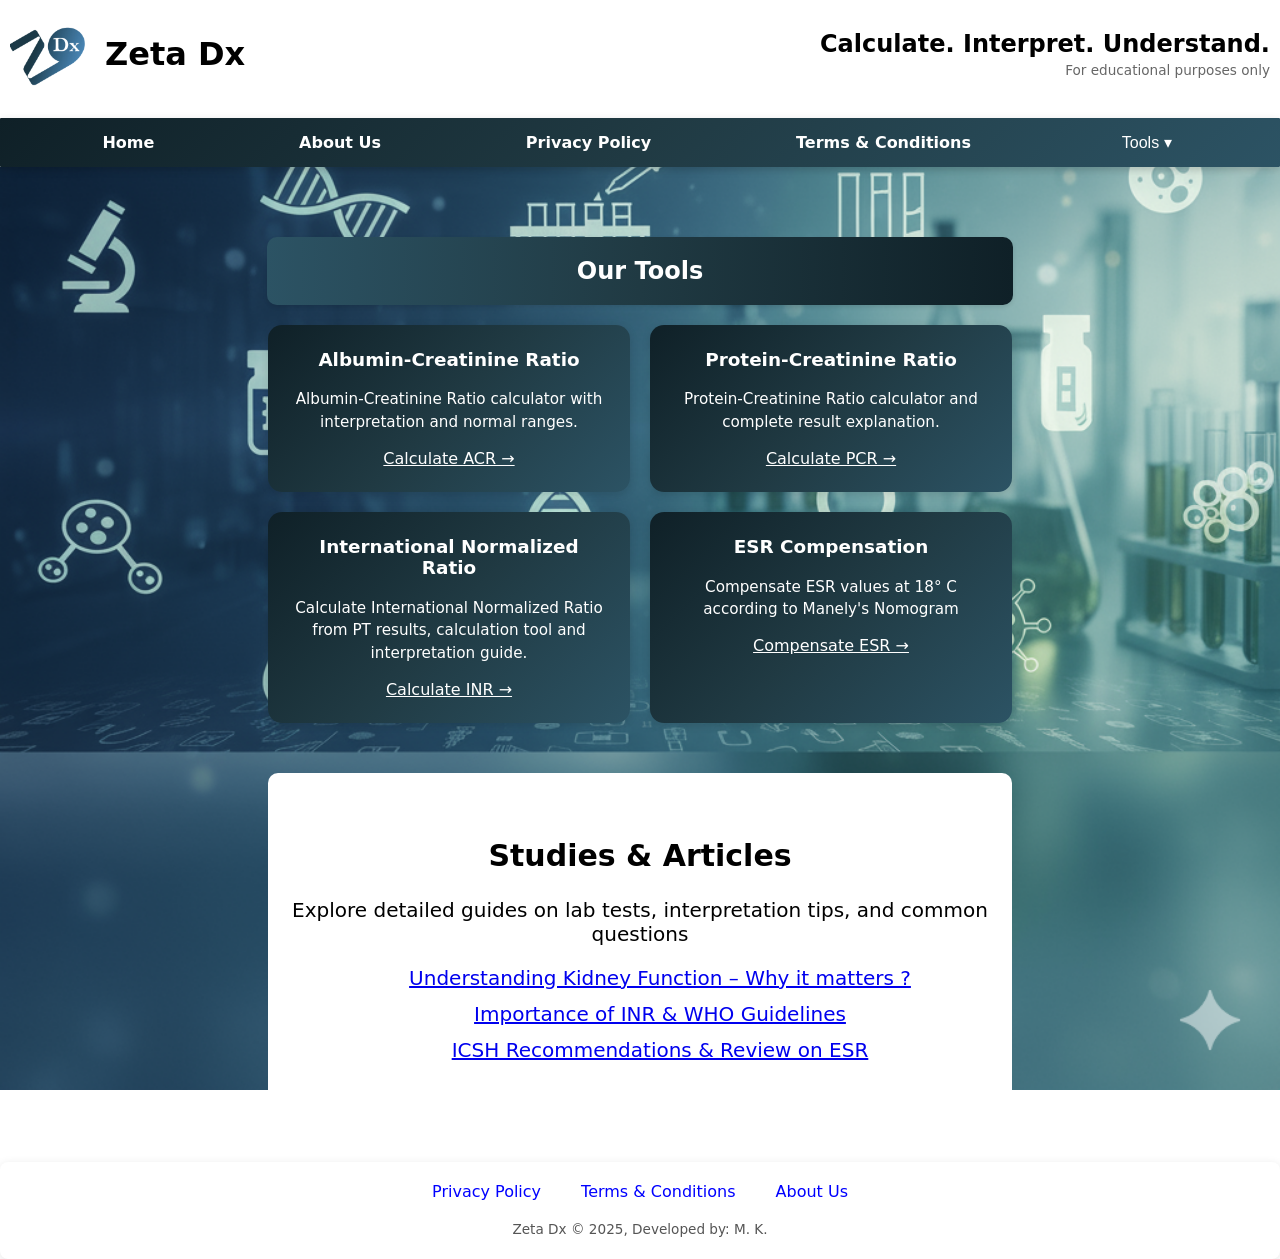
==== index.html @ de18bc11 "Update index.html" ====
<!DOCTYPE html>
<html lang="en">
<head>
	<script async src="https://pagead2.googlesyndication.com/pagead/js/adsbygoogle.js?client=ca-pub-1137049263274228"
	 crossorigin="anonymous"></script>
	<link rel="canonical" href="https://zeta-dx.github.io/" />


	<meta charset="UTF-8" />
	<meta name="viewport" content="width=device-width, initial-scale=1.0" />
	<meta name="description" content="Diagnostic Calculators for ACR, PCR, INR, ESR with detailed lab test explanations and educational medical guides." />
	<meta name="keywords" content="ACR calculator, PCR calculator, INR calculator, ESR calculator, lab calculators, medical calculators, kidney test interpretation, blood test explanation
		urine test, urine analysis, urine strips, kidney health, pathology" />
	<title>Zeta Dx - Calculators & more</title>
	<link rel="icon" href="favicon.ico" type="image/x-icon">
	<!-- Open Graph -->
	<meta property="og:title" content="Zeta Dx – Diagnostic Calculators">
	<meta property="og:description" content="Educational calculators for ACR, PCR, INR and ESR with clear medical explanations.">
	<meta property="og:type" content="website">
	<meta property="og:url" content="https://zeta-dx.github.io/">
	<meta property="og:image" content="https://zeta-dx.github.io/zeta_dx.webp">
	<!-- Twitter Card -->
	<meta name="twitter:card" content="summary_large_image">
	<meta name="twitter:title" content="Zeta Dx – Diagnostic Calculators">
	<meta name="twitter:description" content="ACR, PCR, INR and ESR calculators with medical explanations.">
	<meta name="twitter:image" content="https://zeta-dx.github.io/zeta_dx.webp">
	<script type="application/ld+json">
	{
	  "@context": "https://schema.org",
	  "@type": "WebSite",
	  "name": "Zeta-DX",
	  "url": "https://zeta-dx.github.io/",
	  "description": "Zeta-DX provides medical diagnostic tools, calculators, and clinical reference resources",
	  "inLanguage": "en"
	}
	</script>

	
  <style>
	:root {
	  --brand-gradient: linear-gradient(135deg, #0f2027, #203a43, #2c5364);
	  --brand-shadow: 0 2px 8px rgba(0,0,0,0.12);
	}

	body {
	  background-image: url('bg.png');
	  background-size: cover;
	  background-repeat: no-repeat;
	  background-position: center;
	  background-attachment: fixed;
	  font-family: system-ui, -apple-system, BlinkMacSystemFont, "Segoe UI", Roboto, Arial, sans-serif;
	  margin: 0;
	  padding: 0;
	}

	/* ================= HEADER ================= */

	.top-header {
	  position: sticky;
	  top: 0;
	  z-index: 1000;

	  background: white;
	  box-shadow: 0 2px 10px rgba(0,0,0,0.1);
	}

	/* Top row layout */
	.header-main {
	  display: flex;
	  justify-content: space-between;
	  align-items: center;
	  padding: 14px 10px;
	}

	/* Navigation row */
	.header-nav {
	  max-width: 100%;
	  margin: 10px auto;
	  padding: 14px 30px;
	  background: var(--brand-gradient);
	  display: flex;
	  justify-content: space-around;
	  align-items: center;

	  box-shadow: var(--brand-shadow);
	  border-radius: 1px;
	}

	.header-nav a {
	  text-decoration: none;
	  color: #fff;
	  font-size: 16px;
	}
	
	.header-left {
	  display: flex;
	  align-items: center;
	  gap: 15px;
	}

	.header-left img {
	  height: 80px;
	}

	.title-block h1 {
	  margin: 0;
	  font-size: 2rem;
	}

	.header-right {
	  text-align: right;
	}

	.header-right h2 {
	  margin: 0;
	  font-size: 1.5rem;
	  font-weight: 600;
	}

	.header-right p {
	  margin: 4px 0 0;
	  font-size: 0.85rem;
	  color: #666;
	}
	.dropdown {
	  position: relative;
	}

	/* Button */
	.dropbtn {
	  background: none;
	  border: none;
	  cursor: pointer;
	  font-size: 16px;
	  color:white;
	}

	/* Dropdown menu */
	.dropdown-content {
	  display: none;
	  position: absolute;
	  font: system-ui;
	  top: 100%;
	  left: 0;
	  background: var(--brand-gradient);
	  min-width: 140px;
	  box-shadow: 0 6px 12px rgba(0,0,0,0.2);
	  z-index: 9999;
	}

	.dropdown-content a {
	  display: block;
	  padding: 10px 14px;
	  white-space: nowrap;
	}

	/* Show on hover */
	.dropdown:hover .dropdown-content {
	  display: block;
	}

	/* ================= NAV ================= */

	nav {
	  background: #fff;
	  max-width: 65%;
	  margin: 10px auto;
	  padding: 14px 30px;

	  display: flex;
	  justify-content: space-around;
	  align-items: center;

	  box-shadow: var(--brand-shadow);
	  border-radius: 12px;
	}

	nav a {
	  text-decoration: none;
	  color: #000;
	  font-weight: 600;
	}

	/* ================= HERO ================= */

	.hero {
	  background: var(--brand-gradient);
	  width: 80%;
	  margin: 20px auto;
	  padding: 30px 25px;
	  text-align: center;
	  color: white;
	  border-radius: 14px;
	  box-shadow: var(--brand-shadow);
	}

	.hero h1 {
	  font-size: 2rem;
	  margin-bottom: 10px;
	}

	/* ================= SECTIONS ================= */

	.section {
	  padding: 40px 20px;
	  text-align: center;
	}

	.section-title {
	  background: var(--brand-gradient);
	  color: white;
	  padding: 16px 30px;
	  border-radius: 12px;
	  width: fit-content;
	  margin: 0 auto 30px;
	  box-shadow: var(--brand-shadow);
	}

	/* ================= CARDS ================= */

	.cards {
	  width: 60%;
	  margin: 0 auto;
	  display: grid;
	  grid-template-columns: repeat(2, minmax(250px, 1fr));
	  gap: 20px;
	}

	.card {
	  background: var(--brand-gradient);
	  border-radius: 14px;
	  padding: 24px;
	  color: white;
	  box-shadow: var(--brand-shadow);
	  transition: transform 0.2s ease, box-shadow 0.2s ease;
	}

	.card:hover {
	  transform: translateY(-4px);
	  box-shadow: 0 6px 16px rgba(0,0,0,0.18);
	}

	.card h3 {
	  margin-top: 0;
	  font-size: 1.15rem;
	}

	.card p {
	  font-size: 0.95rem;
	  line-height: 1.5;
	}

	/* ================= FOOTER ================= */

	footer {
	  max-width: 100%;
	  margin: 40px auto 0;
	  padding: 20px;
	  background: white;
	  border-radius: 8px;
	  box-shadow: var(--brand-shadow);
	  text-align: center;
	}

	footer ul {
	  list-style: none;
	  padding: 0;
	  display: flex;
	  justify-content: center;
	  gap: 40px;
	  margin: 0;
	}

	footer ul li a {
	  color: #1a73e8;
	  font-weight: 500;
	  text-decoration: none;
	}

	footer ul li a:hover {
	  text-decoration: underline;
	}

	footer p {
	  margin-top: 12px;
	  font-size: 0.85rem;
	  color: #555;
	}

	/* ================= MOBILE ================= */

	@media (max-width: 700px) {
	  nav {
		max-width: 90%;
		flex-direction: column;
		gap: 10px;
	  }

	  .cards {
		width: 90%;
		grid-template-columns: 1fr;
	  }

	  .header-right {
		display: none;
	  }
	}
</style>

</head>
<body>
<header class="top-header">
  
  <!-- Top row -->
  <div class="header-main">
    <div class="header-left">
      <img src="zeta_dx.webp" alt="Zeta Dx Logo">
      <div class="title-block">
        <h1>Zeta Dx</h1>
      </div>
    </div>

    <div class="header-right">
      <h2>Calculate. Interpret. Understand.</h2>
      <p>For educational purposes only</p>
    </div>
  </div>

  <!-- Navigation row -->
  <nav class="header-nav">
  <a href="./index.html">Home</a>
  <a href="./contact.html">About Us</a>
  <a href="./privacy_policy.html">Privacy Policy</a>
  <a href="./disclaimer.html">Terms & Conditions</a>

  <div class="dropdown">
    <button class="dropbtn">Tools ▾</button>
    <div class="dropdown-content">
      <a href="./acr.html">ACR</a>
      <a href="./pcr.html">PCR</a>
      <a href="./inr.html">INR</a>
      <a href="./esr.html">ESR</a>
    </div>
  </div>
</nav>


</header>




  <!--<header style="max-width: 80%; margin: 10px auto; padding: 10px; background: white; border-radius: 10px; box-shadow: 0 2px 10px rgba(0,0,0,0.1); text-align: center; overflow: hidden;">
	<img src="zeta_dx.webp" alt="Logo" style="height: 150px; margin-bottom: 5px;">
    <h1>Zeta Dx</h1>
	<h2>Calculators & Lab Understanding Hub</h2>
	<p>
      Calculators and detailed explanations to help you make understand of ACR, PCR, INR, ESR and more.
      <br><br>For Educational purposes only
    </p>
  </header>-->

  
<main>

  <section class="section">
	<!-- <h2>Understand Your Lab Results With Simple Tools</h2> -->
    <h2 style="background: linear-gradient(270deg, #0f2027, #203a43, #2c5364); border-radius: 10px;  padding: 20px; color: white; 
		box-shadow: 0 2px 4px rgba(0,0,0,0.1); max-width: 57%; margin: 20px auto;">Our Tools</h2>
    <div class="cards">
      <div class="card">
        <h3>Albumin-Creatinine Ratio</h3>
        <p>Albumin-Creatinine Ratio calculator with interpretation and normal ranges.</p>
        <a href="./acr.html" style="color: white;">Calculate ACR →</a>
      </div>
      <div class="card">
        <h3>Protein-Creatinine Ratio</h3>
        <p>Protein-Creatinine Ratio calculator and complete result explanation.</p>
        <a href="./pcr.html" style="color: white;">Calculate PCR →</a>
      </div>
      <div class="card">
        <h3>International Normalized Ratio</h3>
        <p>Calculate International Normalized Ratio from PT results, calculation tool and interpretation guide.</p>
        <a href="./inr.html" style="color: white">Calculate INR →</a>
      </div>
      <div class="card">
        <h3>ESR Compensation</h3>
        <p>Compensate ESR values at 18&deg C according to Manely's Nomogram </p>
        <a href="./esr.html" style="color: white">Compensate ESR →</a>
      </div>
    </div>
  </section>

  <section class="section" style="background: white; color:black; align-items: center; width: 55%;  margin: 10px auto; border-radius: 10px; font-size: 20px";>
    <h2>Studies & Articles</h2>
    <p>Explore detailed guides on lab tests, interpretation tips, and common questions</p>
    <ul style="list-style: none;">
      <li style="margin-bottom: 12px;"><a href="https://www.kidney.org/kidney-topics/know-your-kidney-numbers-two-simple-tests">Understanding Kidney Function – Why it matters ?</a></li>
      <li style="margin-bottom: 12px;"><a href="https://cdn.who.int/media/docs/default-source/biologicals/blood-products/document-migration/trs_979_annex_6.pdf?sfvrsn=5c960b91_3">Importance of INR & WHO Guidelines</a></li>
      <li style="margin-bottom: 12px;"><a href="https://www.icsh.org/review-of-the-measurement-of-the-erythocyte-sedimentation-rate">ICSH Recommendations & Review on ESR</a></li>
    </ul>
  </section>
</main>

 <footer>
  <ul>
	<li><a href="./privacy_policy.html">Privacy Policy</a></li>
	<li><a href="./disclaimer.html">Terms & Conditions</a></li>
	<li><a href="./contact.html">About Us</a></li>
  </ul>
<p><br>Zeta Dx &copy; 2025, Developed by: M. K.</p>
</footer>
<style>
	  footer {
		max-width: 100%;
		height: auto;
		margin: 40px auto 0;
		padding: 20px;
		background: white;
		border-radius: 8px;
		box-shadow: 0 2px 10px rgba(0,0,0,0.1);
		overflow: hidden;
	  }

	  footer ul {
		list-style: none;
		padding: 0;
		display: flex;
		gap: 40px;
		justify-content: center;
		margin: 0;
	  }

	  footer ul li a {
		color: blue;
		text-decoration: none;
		font-size: 16px;
		font-style: bold;
	  }

	  footer ul li a:hover {
		text-decoration: underline;
	  }
	footer p {
		margin: 0;
		text-align: center;
		line-height: 1.4;
	}
</style>

<script>
function toggleMenu() {
  document.querySelector('nav').classList.toggle('open');
}
</script>
</body>
</html>
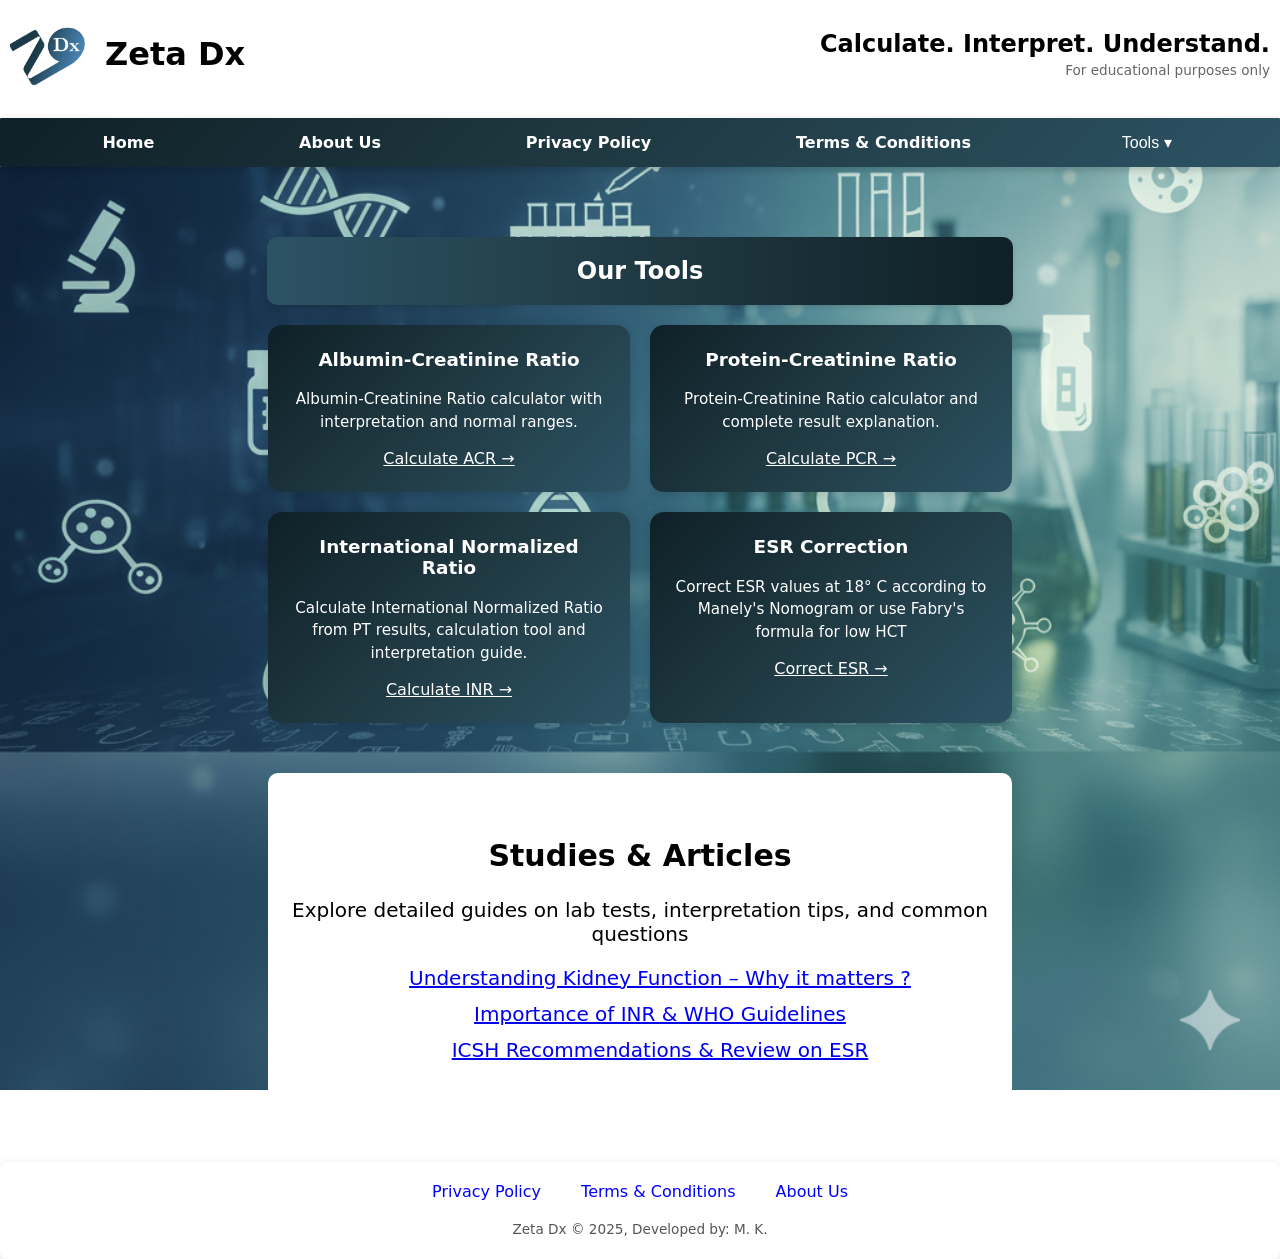
==== commit 4f7f90e9: "Update index.html" ====
--- a/index.html
+++ b/index.html
@@ -9,7 +9,7 @@
 	<meta charset="UTF-8" />
 	<meta name="viewport" content="width=device-width, initial-scale=1.0" />
 	<meta name="description" content="Diagnostic Calculators for ACR, PCR, INR, ESR with detailed lab test explanations and educational medical guides." />
-	<meta name="keywords" content="ACR calculator, PCR calculator, INR calculator, ESR calculator, lab calculators, medical calculators, kidney test interpretation, blood test explanation
+	<meta name="keywords" content="ACR calculator, PCR calculator, INR calculator, ESR Correction, lab calculators, medical calculators, kidney test interpretation, blood test explanation
 		urine test, urine analysis, urine strips, kidney health, pathology" />
 	<title>Zeta Dx - Calculators & more</title>
 	<link rel="icon" href="favicon.ico" type="image/x-icon">
@@ -346,20 +346,6 @@
 
 
 </header>
-
-
-
-
-  <!--<header style="max-width: 80%; margin: 10px auto; padding: 10px; background: white; border-radius: 10px; box-shadow: 0 2px 10px rgba(0,0,0,0.1); text-align: center; overflow: hidden;">
-	<img src="zeta_dx.webp" alt="Logo" style="height: 150px; margin-bottom: 5px;">
-    <h1>Zeta Dx</h1>
-	<h2>Calculators & Lab Understanding Hub</h2>
-	<p>
-      Calculators and detailed explanations to help you make understand of ACR, PCR, INR, ESR and more.
-      <br><br>For Educational purposes only
-    </p>
-  </header>-->
-
   
 <main>
 
@@ -384,9 +370,9 @@
         <a href="./inr.html" style="color: white">Calculate INR →</a>
       </div>
       <div class="card">
-        <h3>ESR Compensation</h3>
-        <p>Compensate ESR values at 18&deg C according to Manely's Nomogram </p>
-        <a href="./esr.html" style="color: white">Compensate ESR →</a>
+        <h3>ESR Correction</h3>
+        <p>Correct ESR values at 18&deg C according to Manely's Nomogram or use Fabry's formula for low HCT</p>
+        <a href="./esr.html" style="color: white">Correct ESR →</a>
       </div>
     </div>
   </section>
@@ -466,3 +452,4 @@
 
 
 
+
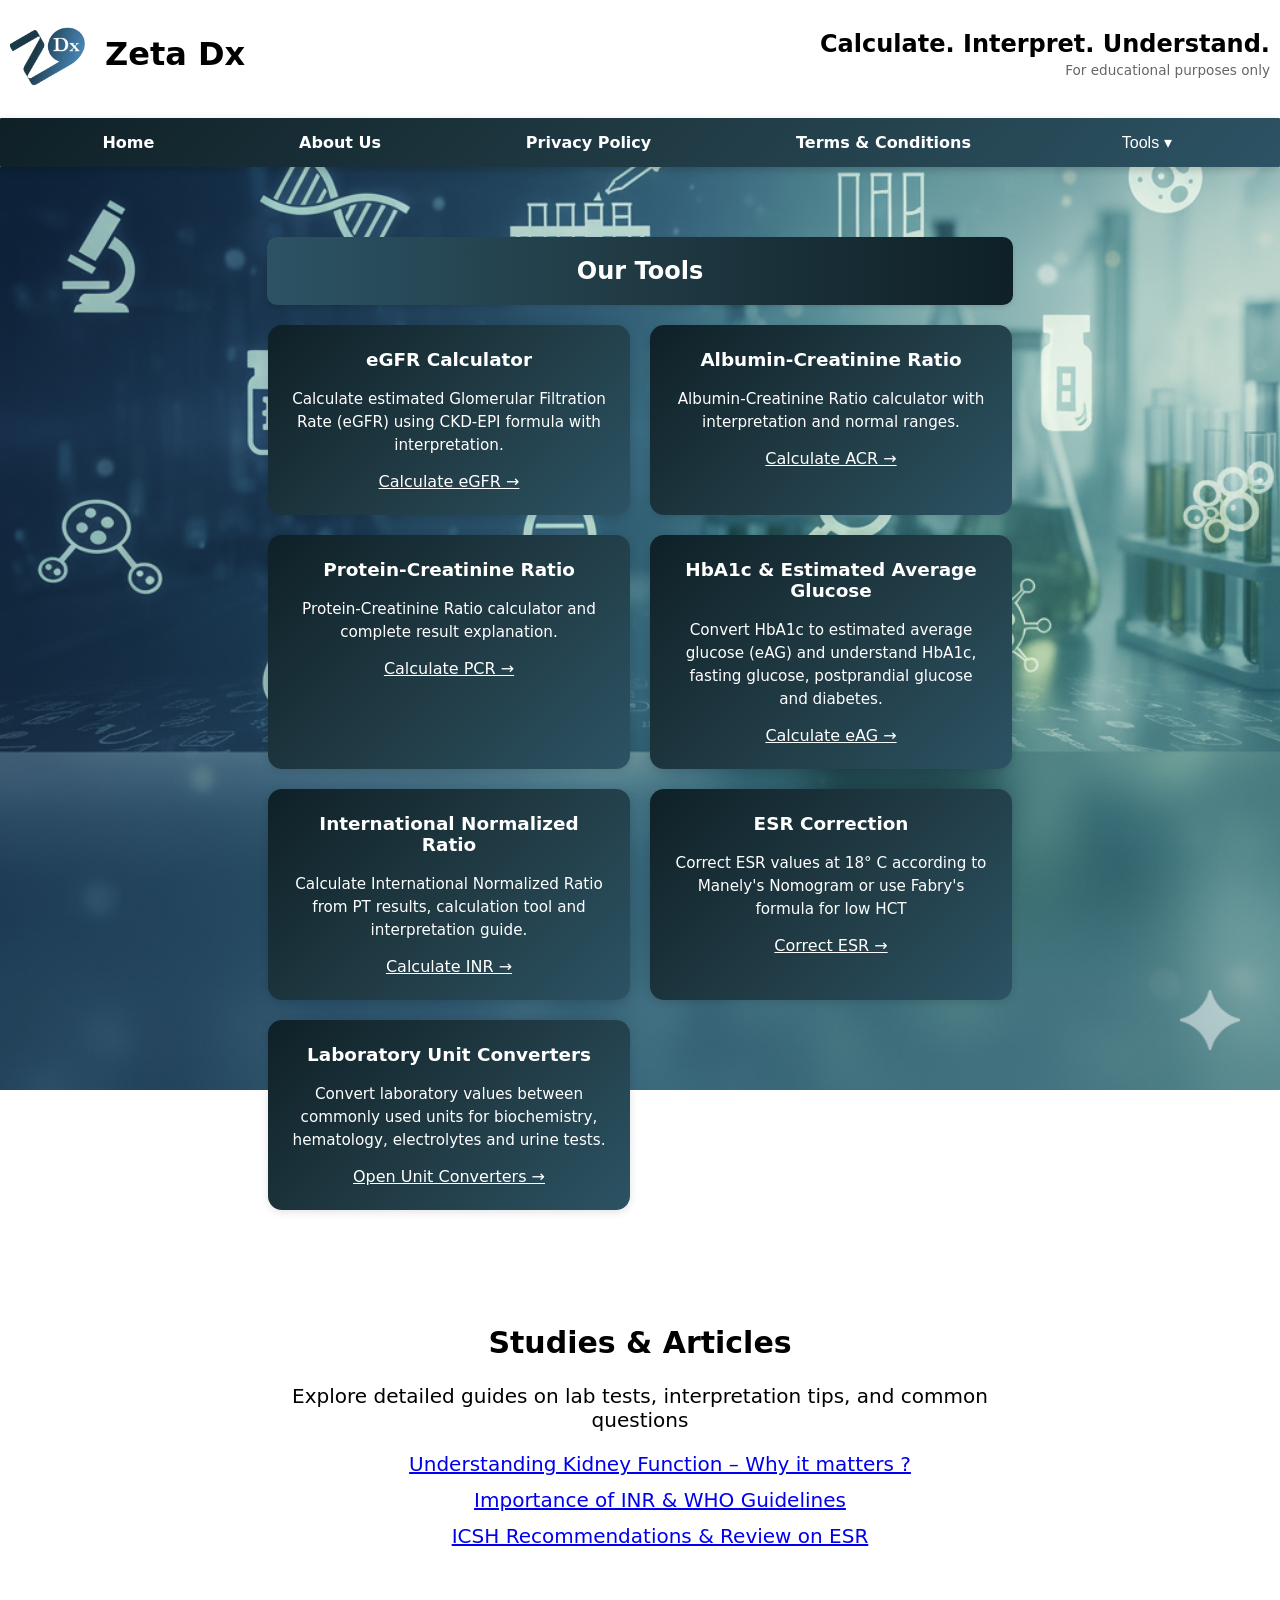
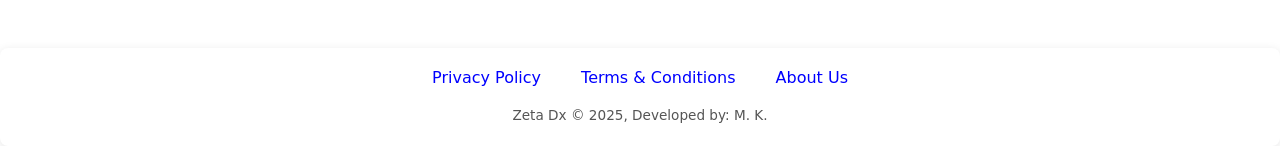
==== commit 1560262c: "Add eGFR and HbA1c calculators" ====
--- a/index.html
+++ b/index.html
@@ -336,10 +336,14 @@
   <div class="dropdown">
     <button class="dropbtn">Tools ▾</button>
     <div class="dropdown-content">
-      <a href="./acr.html">ACR</a>
-      <a href="./pcr.html">PCR</a>
-      <a href="./inr.html">INR</a>
-      <a href="./esr.html">ESR</a>
+		<a href="./eag.html">eAG</a>
+		<a href="./egfr.html">eGFR</a>
+      	<a href="./acr.html">ACR</a>
+      	<a href="./pcr.html">PCR</a>
+      	<a href="./inr.html">INR</a>
+      	<a href="./esr.html">ESR</a>
+	  
+	  <a href="./convertors.html">Unit Convertors</a>
     </div>
   </div>
 </nav>
@@ -354,6 +358,11 @@
     <h2 style="background: linear-gradient(270deg, #0f2027, #203a43, #2c5364); border-radius: 10px;  padding: 20px; color: white; 
 		box-shadow: 0 2px 4px rgba(0,0,0,0.1); max-width: 57%; margin: 20px auto;">Our Tools</h2>
     <div class="cards">
+		<div class="card">
+		<h3>eGFR Calculator</h3>
+		<p>Calculate estimated Glomerular Filtration Rate (eGFR) using CKD-EPI formula with interpretation.</p>
+		<a href="./egfr.html" style="color: white">Calculate eGFR →</a>
+	 </div>
       <div class="card">
         <h3>Albumin-Creatinine Ratio</h3>
         <p>Albumin-Creatinine Ratio calculator with interpretation and normal ranges.</p>
@@ -364,6 +373,11 @@
         <p>Protein-Creatinine Ratio calculator and complete result explanation.</p>
         <a href="./pcr.html" style="color: white;">Calculate PCR →</a>
       </div>
+	  <div class="card">
+		<h3>HbA1c & Estimated Average Glucose</h3>
+		<p>Convert HbA1c to estimated average glucose (eAG) and understand HbA1c, fasting glucose, postprandial glucose and diabetes.</p>
+		<a href="./hba1c.html" style="color: white;">Calculate eAG →</a>
+		</div>
       <div class="card">
         <h3>International Normalized Ratio</h3>
         <p>Calculate International Normalized Ratio from PT results, calculation tool and interpretation guide.</p>
@@ -374,6 +388,11 @@
         <p>Correct ESR values at 18&deg C according to Manely's Nomogram or use Fabry's formula for low HCT</p>
         <a href="./esr.html" style="color: white">Correct ESR →</a>
       </div>
+	 <div class="card">
+		<h3>Laboratory Unit Converters</h3>
+		<p>Convert laboratory values between commonly used units for biochemistry, hematology, electrolytes and urine tests.</p>
+		<a href="./convertors.html" style="color: white;">	Open Unit Converters →</a>
+	</div>
     </div>
   </section>
 
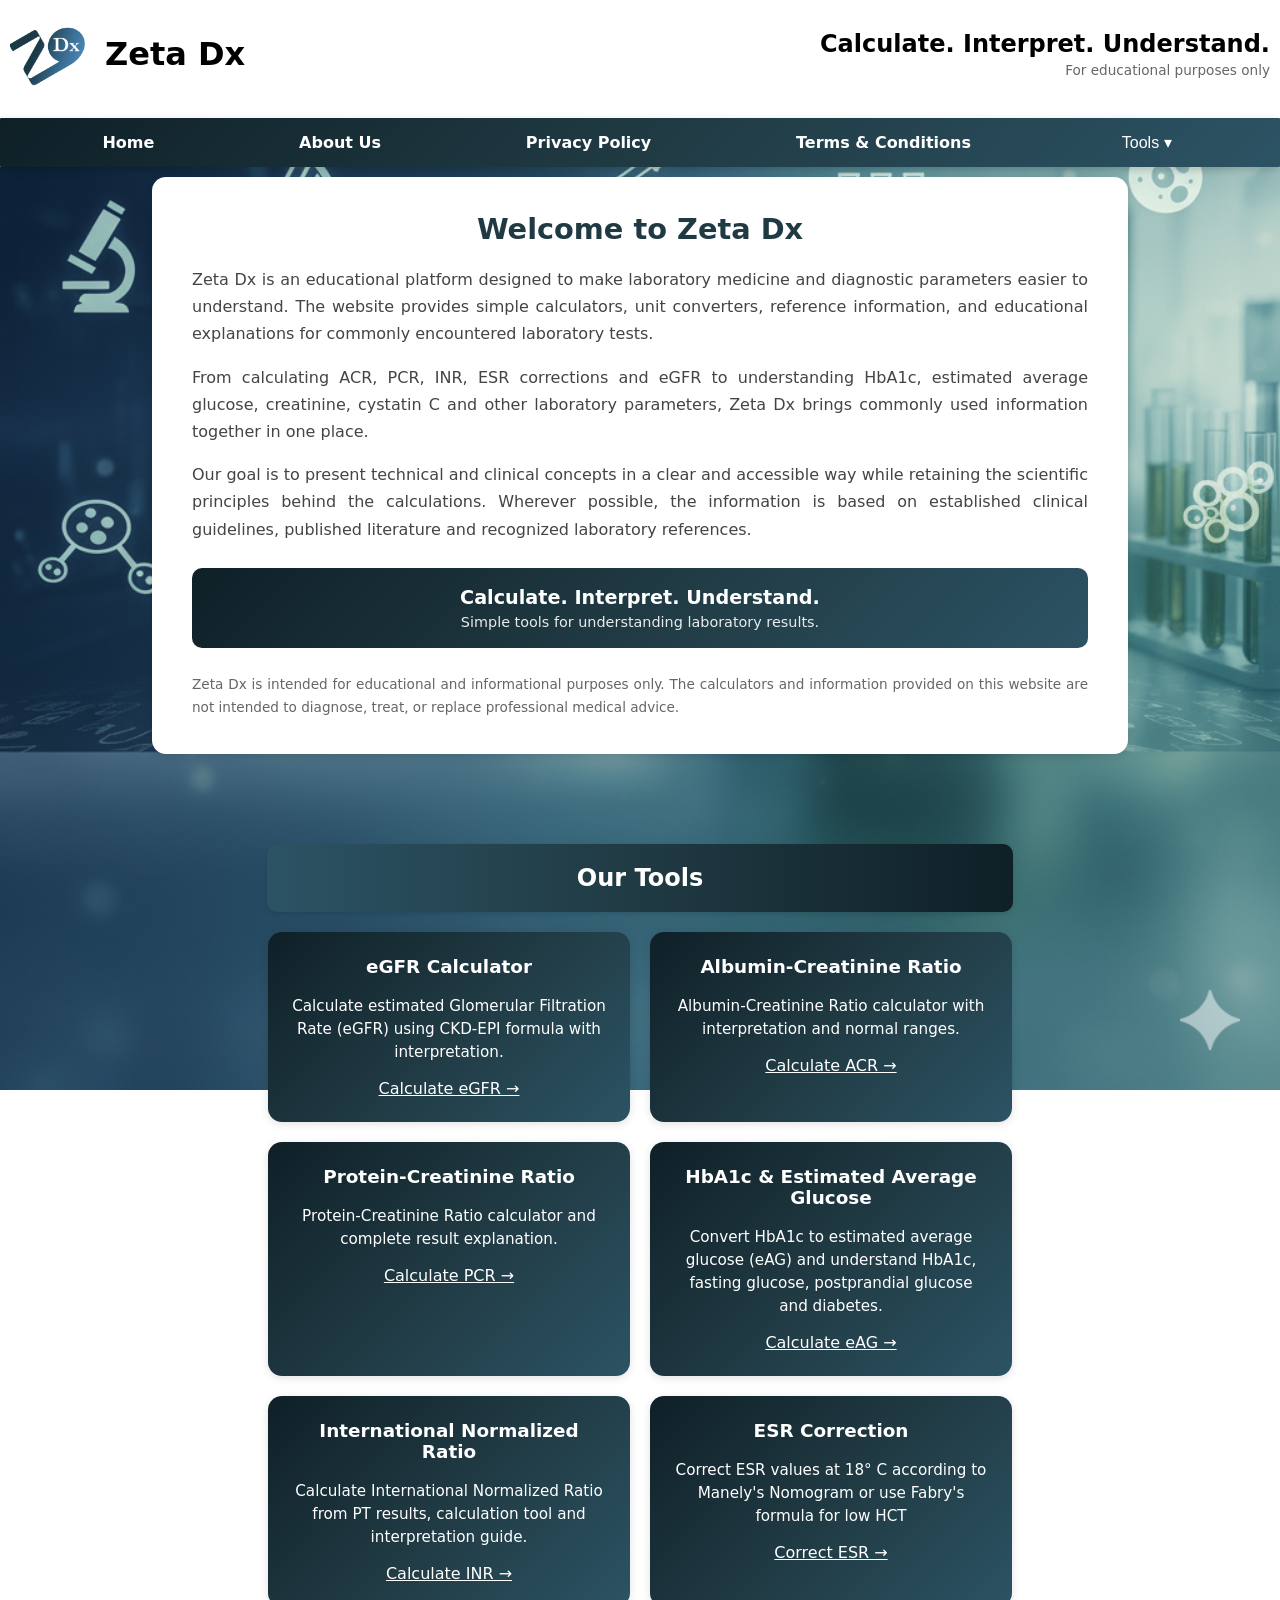
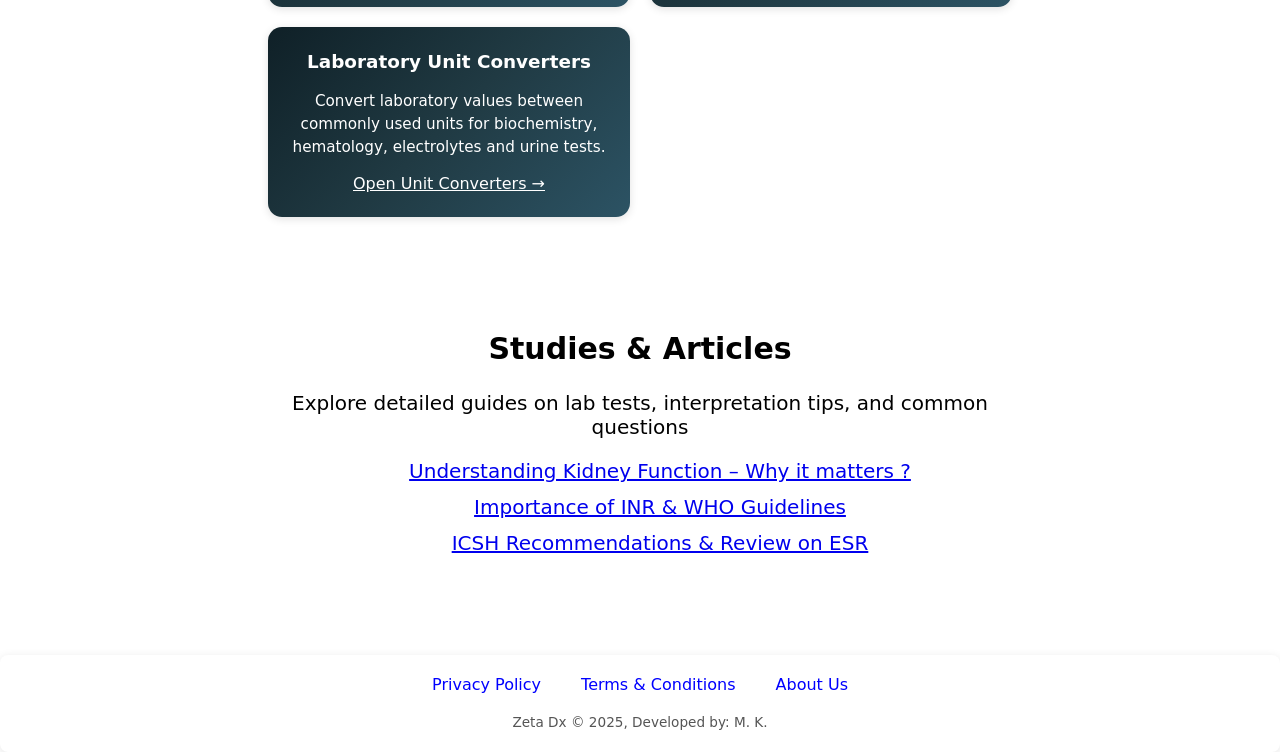
==== commit 43bf97b6: "intro" ====
--- a/index.html
+++ b/index.html
@@ -159,6 +159,136 @@
 	  display: block;
 	}
 
+	/* ================= INTRODUCTION ================= */
+
+	.intro-section {
+
+	width: 70%;
+
+	margin: 10px auto 30px;
+
+	padding: 35px 40px;
+
+	background: white;
+
+	border-radius: 14px;
+
+	box-shadow: var(--brand-shadow);
+
+	}
+
+
+	.intro-content {
+
+	max-width: 950px;
+
+	margin: 0 auto;
+
+	}
+
+
+	.intro-content h2 {
+
+	margin-top: 0;
+
+	margin-bottom: 20px;
+
+	color: #203a43;
+
+	font-size: 1.8rem;
+
+	text-align: center;
+
+	}
+
+
+	.intro-content p {
+
+	color: #444;
+
+	font-size: 1rem;
+
+	line-height: 1.7;
+
+	text-align: justify;
+
+	margin-bottom: 16px;
+
+	}
+
+
+	.intro-highlight {
+
+	display: flex;
+
+	flex-direction: column;
+
+	align-items: center;
+
+	gap: 5px;
+
+	margin: 25px 0;
+
+	padding: 18px;
+
+	background: var(--brand-gradient);
+
+	color: white;
+
+	border-radius: 10px;
+
+	text-align: center;
+
+	}
+
+
+	.intro-highlight strong {
+
+	font-size: 1.2rem;
+
+	}
+
+
+	.intro-highlight span {
+
+	font-size: 0.9rem;
+
+	opacity: 0.9;
+
+	}
+
+
+	.intro-disclaimer {
+
+	font-size: 0.85rem !important;
+
+	color: #666 !important;
+
+	margin-bottom: 0 !important;
+
+	}
+
+
+	/* ================= MOBILE ================= */
+
+	@media (max-width: 700px) {
+
+	.intro-section {
+
+		width: 90%;
+
+		padding: 25px 20px;
+
+	}
+
+	.intro-content p {
+
+		text-align: left;
+
+	}
+
+	}
+
 	/* ================= NAV ================= */
 
 	nav {
@@ -352,7 +482,59 @@
 </header>
   
 <main>
-
+	<section class="intro-section">
+
+		<div class="intro-content">
+
+			<h2>Welcome to Zeta Dx</h2>
+
+			<p>
+			Zeta Dx is an educational platform designed to make
+			laboratory medicine and diagnostic parameters easier
+			to understand. The website provides simple calculators,
+			unit converters, reference information, and educational
+			explanations for commonly encountered laboratory tests.
+			</p>
+
+			<p>
+			From calculating ACR, PCR, INR, ESR corrections and eGFR
+			to understanding HbA1c, estimated average glucose,
+			creatinine, cystatin C and other laboratory parameters,
+			Zeta Dx brings commonly used information together in
+			one place.
+			</p>
+
+			<p>
+			Our goal is to present technical and clinical concepts
+			in a clear and accessible way while retaining the
+			scientific principles behind the calculations.
+			Wherever possible, the information is based on
+			established clinical guidelines, published literature
+			and recognized laboratory references.
+			</p>
+
+			<div class="intro-highlight">
+
+			<strong>
+				Calculate. Interpret. Understand.
+			</strong>
+
+			<span>
+				Simple tools for understanding laboratory results.
+			</span>
+
+			</div>
+
+			<p class="intro-disclaimer">
+			Zeta Dx is intended for educational and informational
+			purposes only. The calculators and information provided
+			on this website are not intended to diagnose, treat,
+			or replace professional medical advice.
+			</p>
+
+		</div>
+
+	</section>
   <section class="section">
 	<!-- <h2>Understand Your Lab Results With Simple Tools</h2> -->
     <h2 style="background: linear-gradient(270deg, #0f2027, #203a43, #2c5364); border-radius: 10px;  padding: 20px; color: white; 
@@ -376,7 +558,7 @@
 	  <div class="card">
 		<h3>HbA1c & Estimated Average Glucose</h3>
 		<p>Convert HbA1c to estimated average glucose (eAG) and understand HbA1c, fasting glucose, postprandial glucose and diabetes.</p>
-		<a href="./hba1c.html" style="color: white;">Calculate eAG →</a>
+		<a href="./eag.html" style="color: white;">Calculate eAG →</a>
 		</div>
       <div class="card">
         <h3>International Normalized Ratio</h3>
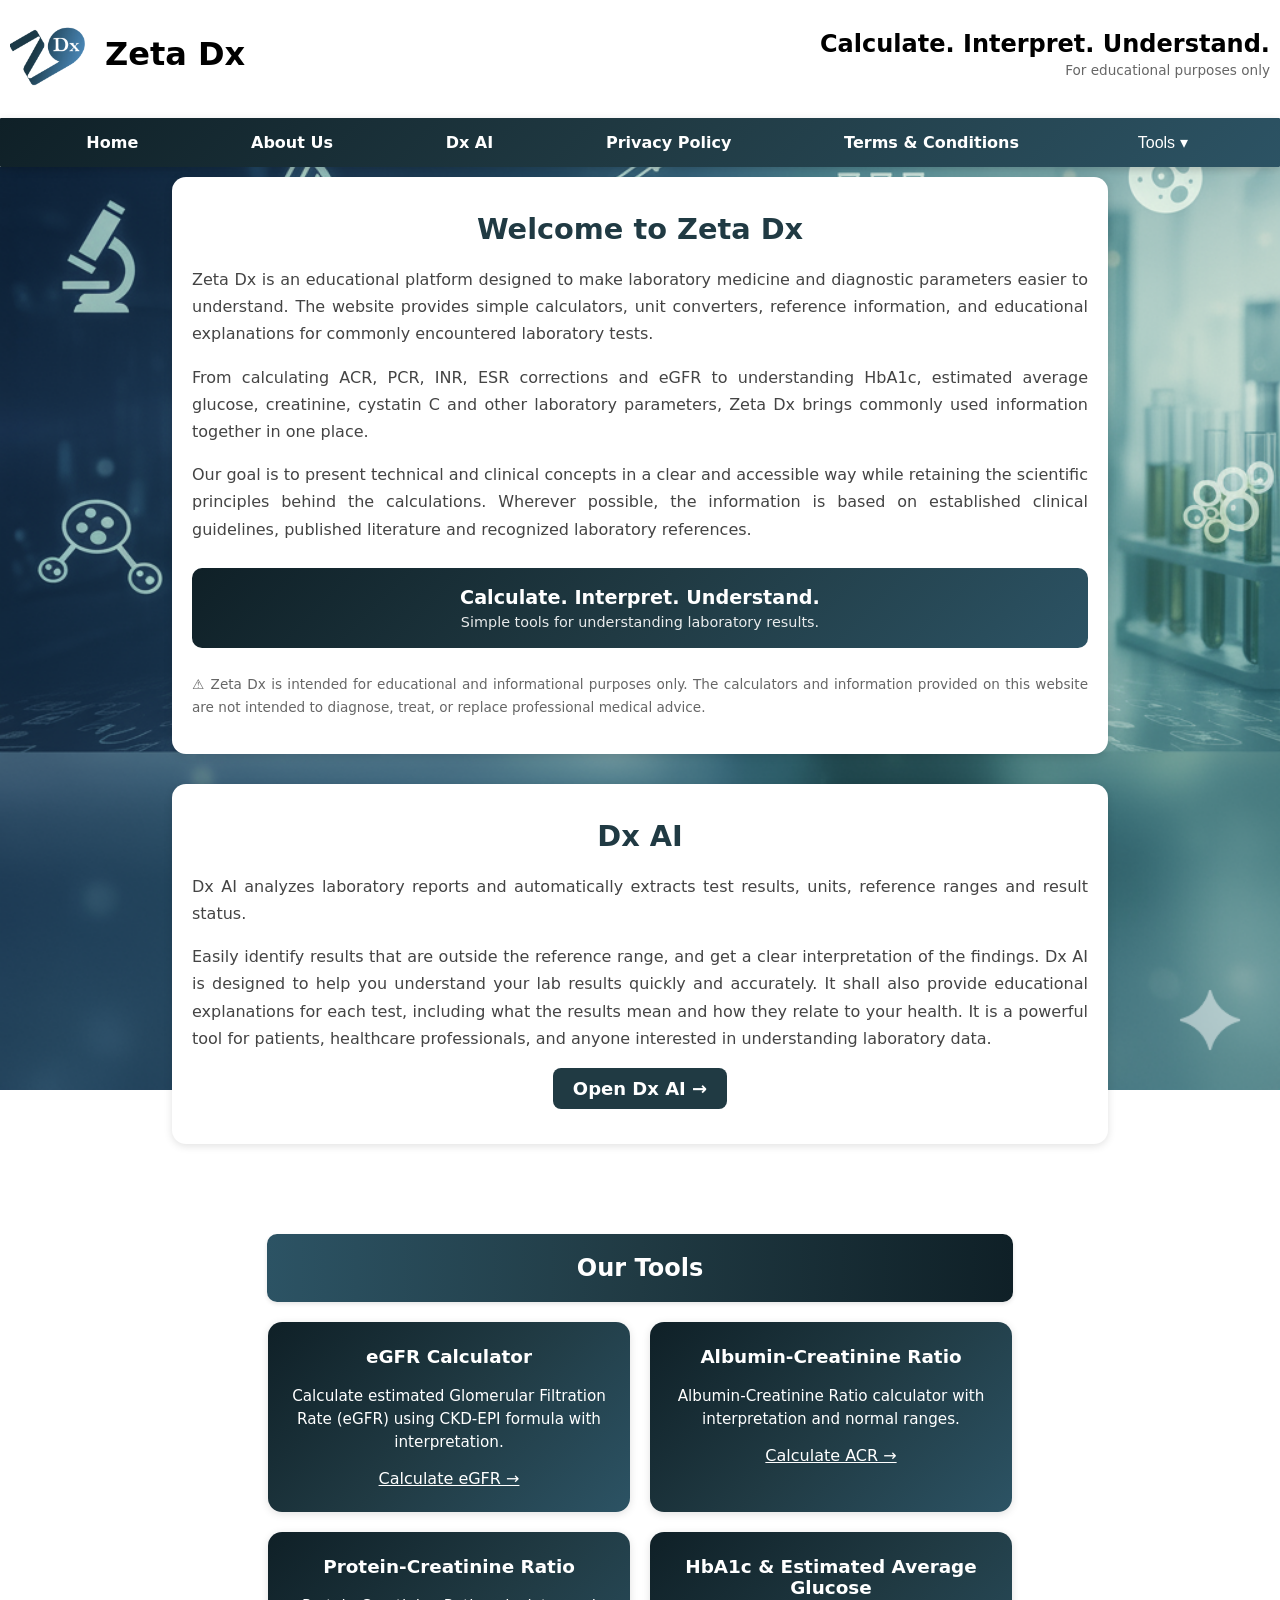
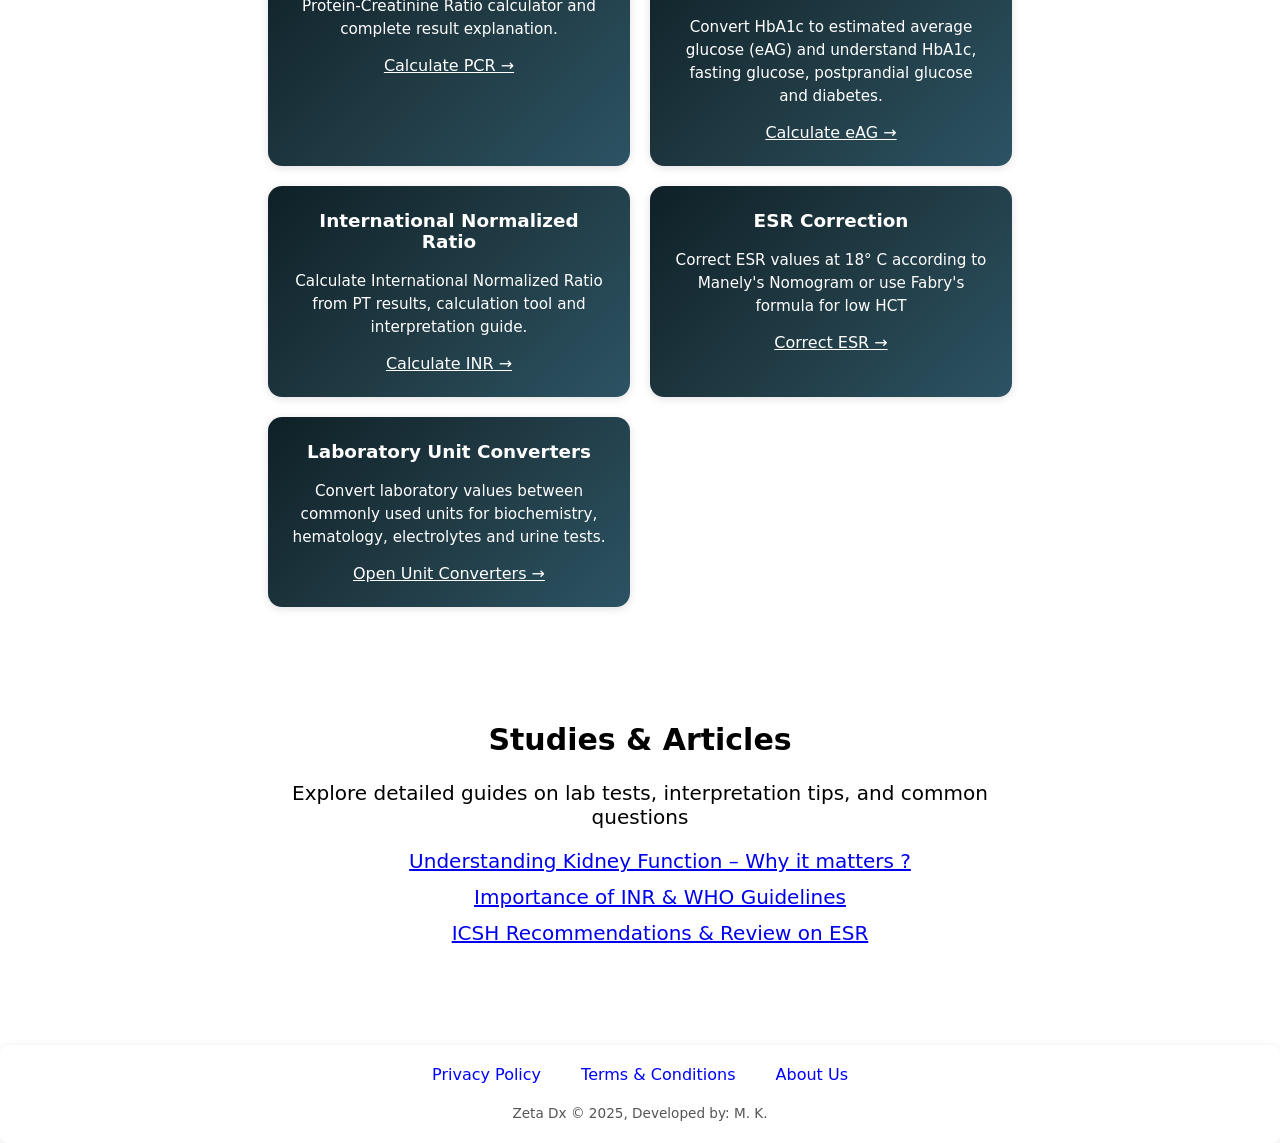
==== commit 547f54ff: "corrections made in all files" ====
--- a/index.html
+++ b/index.html
@@ -167,7 +167,7 @@
 
 	margin: 10px auto 30px;
 
-	padding: 35px 40px;
+	padding: 35px 20px;
 
 	background: white;
 
@@ -192,6 +192,8 @@
 	margin-top: 0;
 
 	margin-bottom: 20px;
+	margin-left: 10px;
+	margin-right: 10px;
 
 	color: #203a43;
 
@@ -271,13 +273,13 @@
 
 	/* ================= MOBILE ================= */
 
-	@media (max-width: 700px) {
+	@media (max-width: 500px) {
 
 	.intro-section {
 
-		width: 90%;
-
-		padding: 25px 20px;
+		width: 70%;
+
+		padding: 15px 20px;
 
 	}
 
@@ -460,6 +462,7 @@
   <nav class="header-nav">
   <a href="./index.html">Home</a>
   <a href="./contact.html">About Us</a>
+  <a href="./dx-ai.html">Dx AI</a>
   <a href="./privacy_policy.html">Privacy Policy</a>
   <a href="./disclaimer.html">Terms & Conditions</a>
 
@@ -472,22 +475,17 @@
       	<a href="./pcr.html">PCR</a>
       	<a href="./inr.html">INR</a>
       	<a href="./esr.html">ESR</a>
-	  
-	  <a href="./convertors.html">Unit Convertors</a>
+	  	<a href="./convertors.html">Unit Convertors</a>
     </div>
   </div>
 </nav>
 
 
 </header>
-  
 <main>
 	<section class="intro-section">
-
 		<div class="intro-content">
-
 			<h2>Welcome to Zeta Dx</h2>
-
 			<p>
 			Zeta Dx is an educational platform designed to make
 			laboratory medicine and diagnostic parameters easier
@@ -495,7 +493,6 @@
 			unit converters, reference information, and educational
 			explanations for commonly encountered laboratory tests.
 			</p>
-
 			<p>
 			From calculating ACR, PCR, INR, ESR corrections and eGFR
 			to understanding HbA1c, estimated average glucose,
@@ -503,7 +500,6 @@
 			Zeta Dx brings commonly used information together in
 			one place.
 			</p>
-
 			<p>
 			Our goal is to present technical and clinical concepts
 			in a clear and accessible way while retaining the
@@ -512,25 +508,64 @@
 			established clinical guidelines, published literature
 			and recognized laboratory references.
 			</p>
-
 			<div class="intro-highlight">
-
 			<strong>
 				Calculate. Interpret. Understand.
 			</strong>
-
 			<span>
 				Simple tools for understanding laboratory results.
 			</span>
-
 			</div>
-
 			<p class="intro-disclaimer">
-			Zeta Dx is intended for educational and informational
+			⚠ Zeta Dx is intended for educational and informational
 			purposes only. The calculators and information provided
 			on this website are not intended to diagnose, treat,
 			or replace professional medical advice.
 			</p>
+
+		</div>
+
+	</section>
+	<!-- ================= DX AI ================= -->
+
+	<section class="intro-section">
+
+		<div class="intro-content">
+			
+			<h2>Dx AI</h2>
+			
+			<p>
+				Dx AI analyzes laboratory reports and automatically
+				extracts test results, units, reference ranges and
+				result status.
+			</p>
+
+			<p>
+				Easily identify results that are outside the reference range, and get a clear interpretation of the findings. 
+				Dx AI is designed to help you understand your lab results quickly and accurately. 
+				It shall also provide educational explanations for each test, including what the results mean and how they relate to your health.
+				It is a powerful tool for patients, healthcare professionals, and anyone interested in understanding laboratory data.
+			</p>
+
+			<a
+			href="dx-ai.html"
+			style="
+				display: block;
+				font-size: 18px;
+				width: fit-content;
+				margin: 15px auto 0;
+				padding: 10px 20px;
+				background: #203a43;
+				color: white;
+				border-radius: 8px;
+				text-decoration: none;
+				font-weight: 600;
+			"
+		>
+			Open Dx AI →
+		</a>
+
+		
 
 		</div>
 
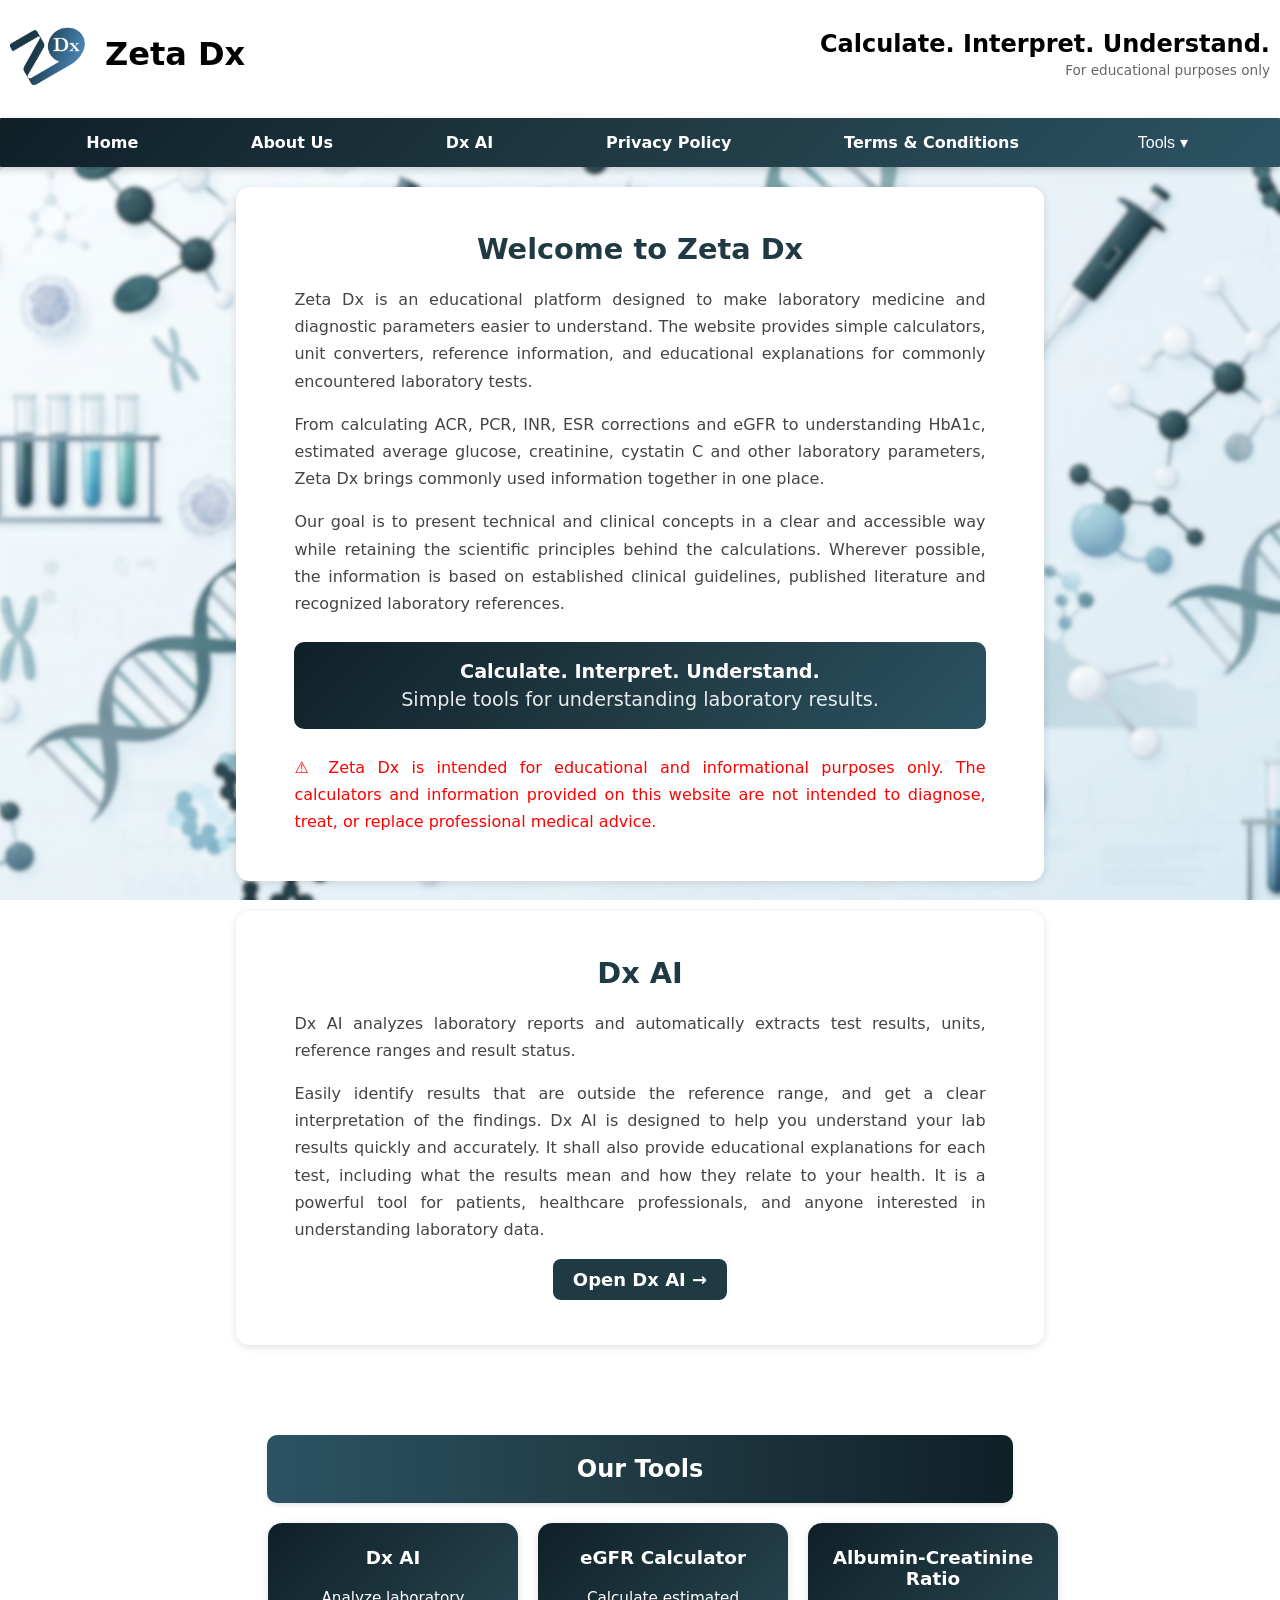
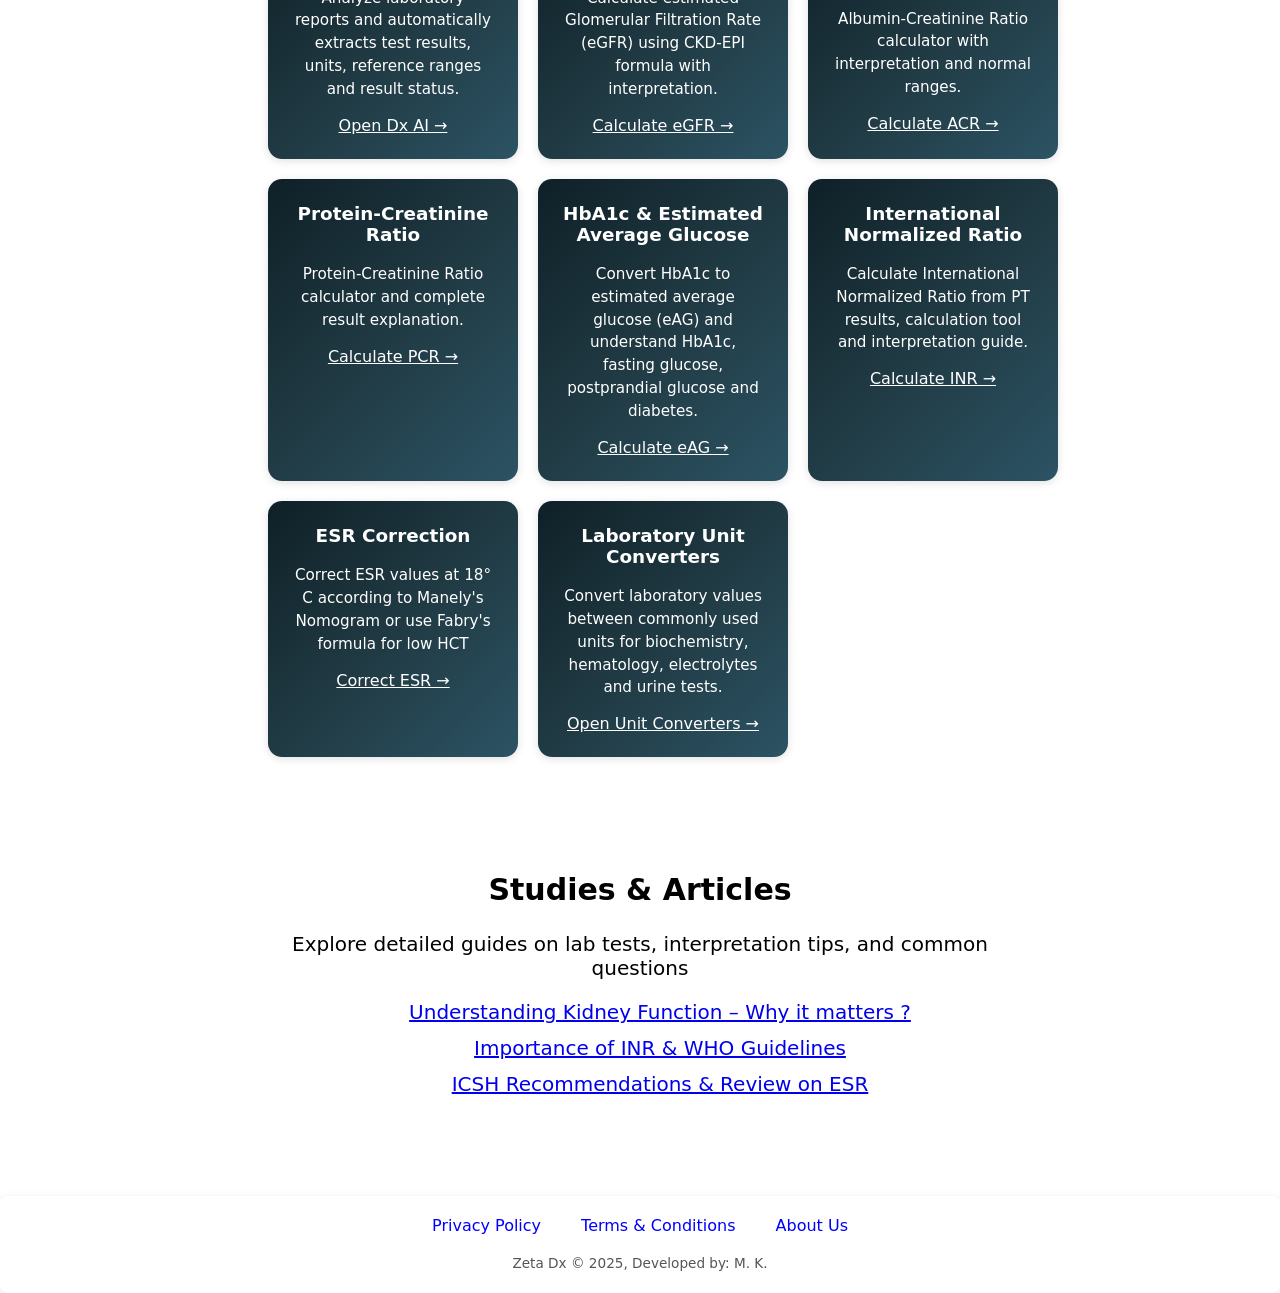
==== commit 11bb7bfb: "Add Dx AI OpenRouter integration" ====
--- a/index.html
+++ b/index.html
@@ -51,6 +51,7 @@
 	  font-family: system-ui, -apple-system, BlinkMacSystemFont, "Segoe UI", Roboto, Arial, sans-serif;
 	  margin: 0;
 	  padding: 0;
+	  
 	}
 
 	/* ================= HEADER ================= */
@@ -163,9 +164,9 @@
 
 	.intro-section {
 
-	width: 70%;
-
-	margin: 10px auto 30px;
+	width: 60%;
+
+	margin: 20px auto 30px;
 
 	padding: 35px 20px;
 
@@ -180,20 +181,18 @@
 
 	.intro-content {
 
-	max-width: 950px;
-
-	margin: 0 auto;
-
-	}
-
+	max-width: 90%;
+
+	margin: 10px auto;
+
+	}
 
 	.intro-content h2 {
 
-	margin-top: 0;
+	margin-top: 5px;
 
 	margin-bottom: 20px;
-	margin-left: 10px;
-	margin-right: 10px;
+	
 
 	color: #203a43;
 
@@ -253,7 +252,7 @@
 
 	.intro-highlight span {
 
-	font-size: 0.9rem;
+	font-size: 1.2rem;
 
 	opacity: 0.9;
 
@@ -262,9 +261,9 @@
 
 	.intro-disclaimer {
 
-	font-size: 0.85rem !important;
-
-	color: #666 !important;
+	font-size: 1rem !important;
+
+	color: #ff0000 !important;
 
 	margin-bottom: 0 !important;
 
@@ -354,7 +353,7 @@
 	  width: 60%;
 	  margin: 0 auto;
 	  display: grid;
-	  grid-template-columns: repeat(2, minmax(250px, 1fr));
+	  grid-template-columns: repeat(3, minmax(250px, 1fr));
 	  gap: 20px;
 	}
 
@@ -576,10 +575,16 @@
 		box-shadow: 0 2px 4px rgba(0,0,0,0.1); max-width: 57%; margin: 20px auto;">Our Tools</h2>
     <div class="cards">
 		<div class="card">
+		<h3>Dx AI</h3>
+		<p>Analyze laboratory reports and automatically extracts test results, units, reference ranges and 
+				result status.</p>
+		<a href="./dx-ai.html" style="color: white">Open Dx AI →</a>
+	 	</div>
+		<div class="card">
 		<h3>eGFR Calculator</h3>
 		<p>Calculate estimated Glomerular Filtration Rate (eGFR) using CKD-EPI formula with interpretation.</p>
 		<a href="./egfr.html" style="color: white">Calculate eGFR →</a>
-	 </div>
+	 	</div>
       <div class="card">
         <h3>Albumin-Creatinine Ratio</h3>
         <p>Albumin-Creatinine Ratio calculator with interpretation and normal ranges.</p>
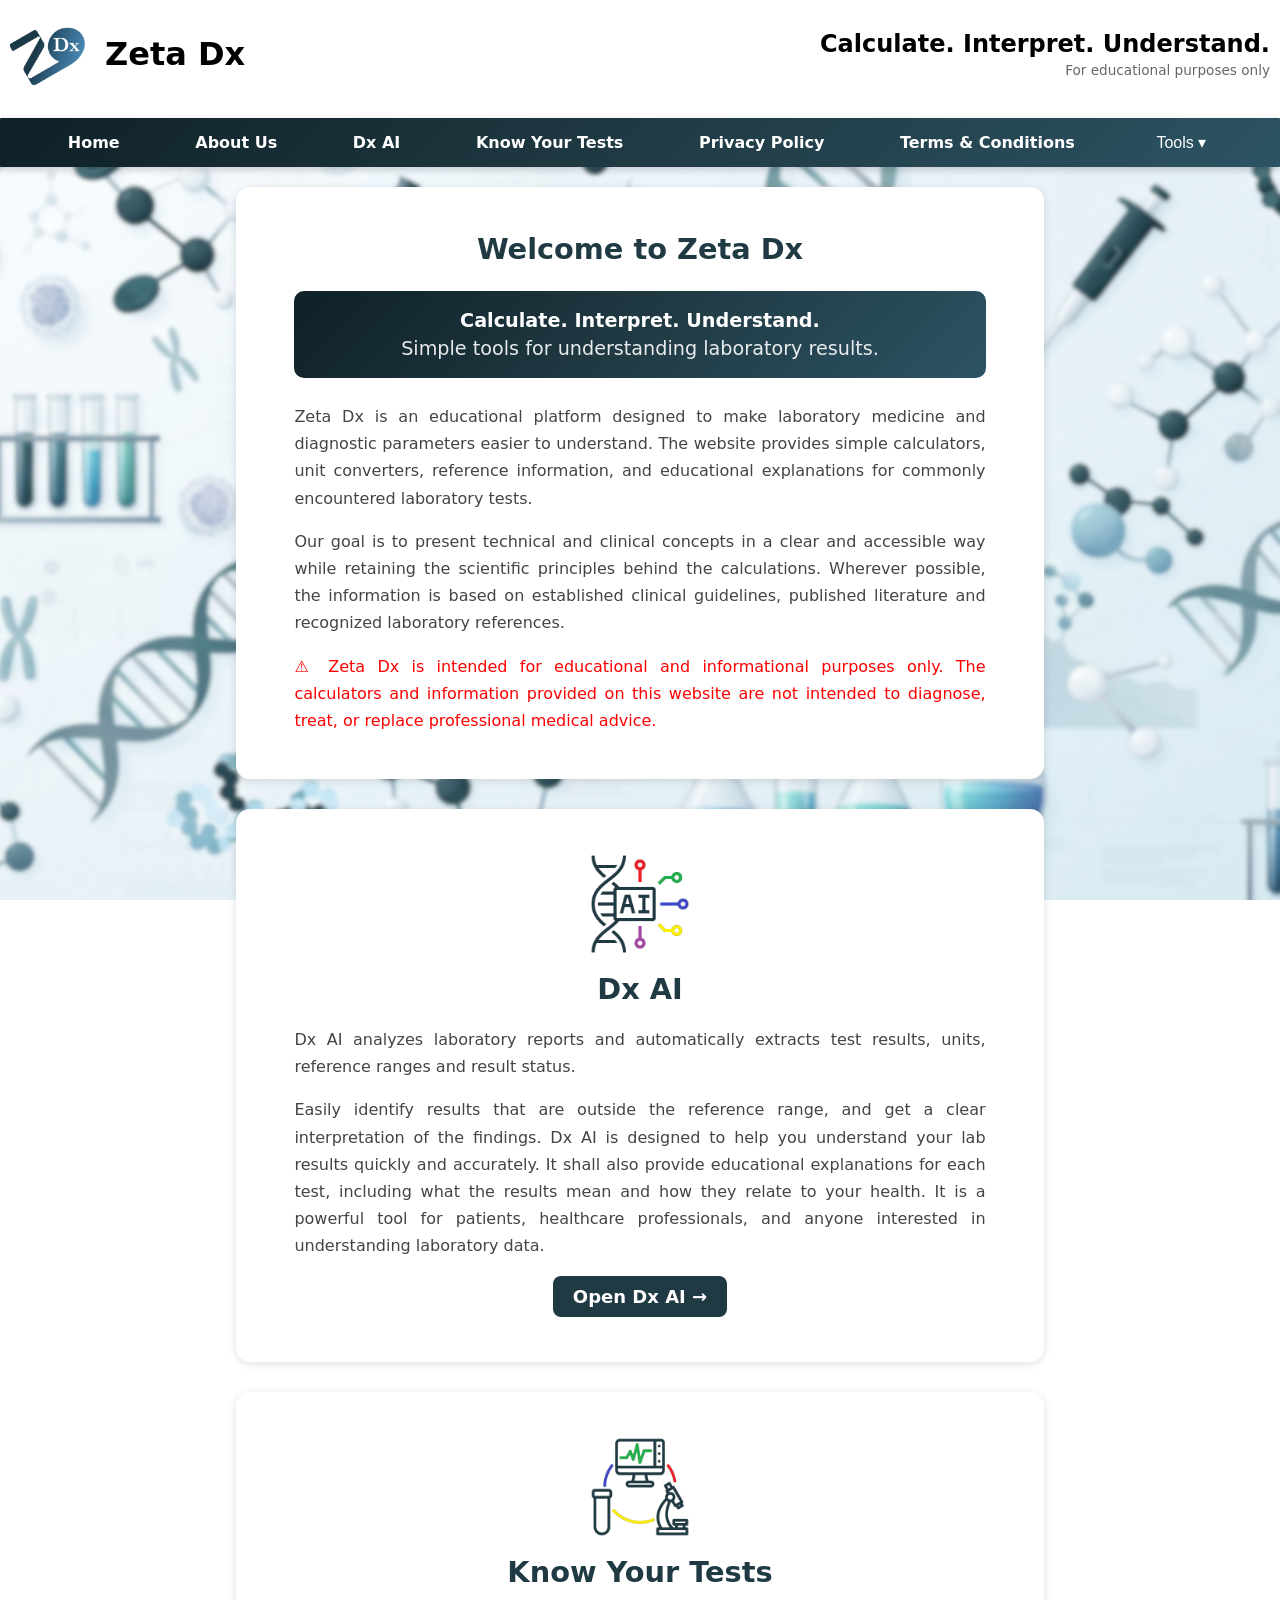
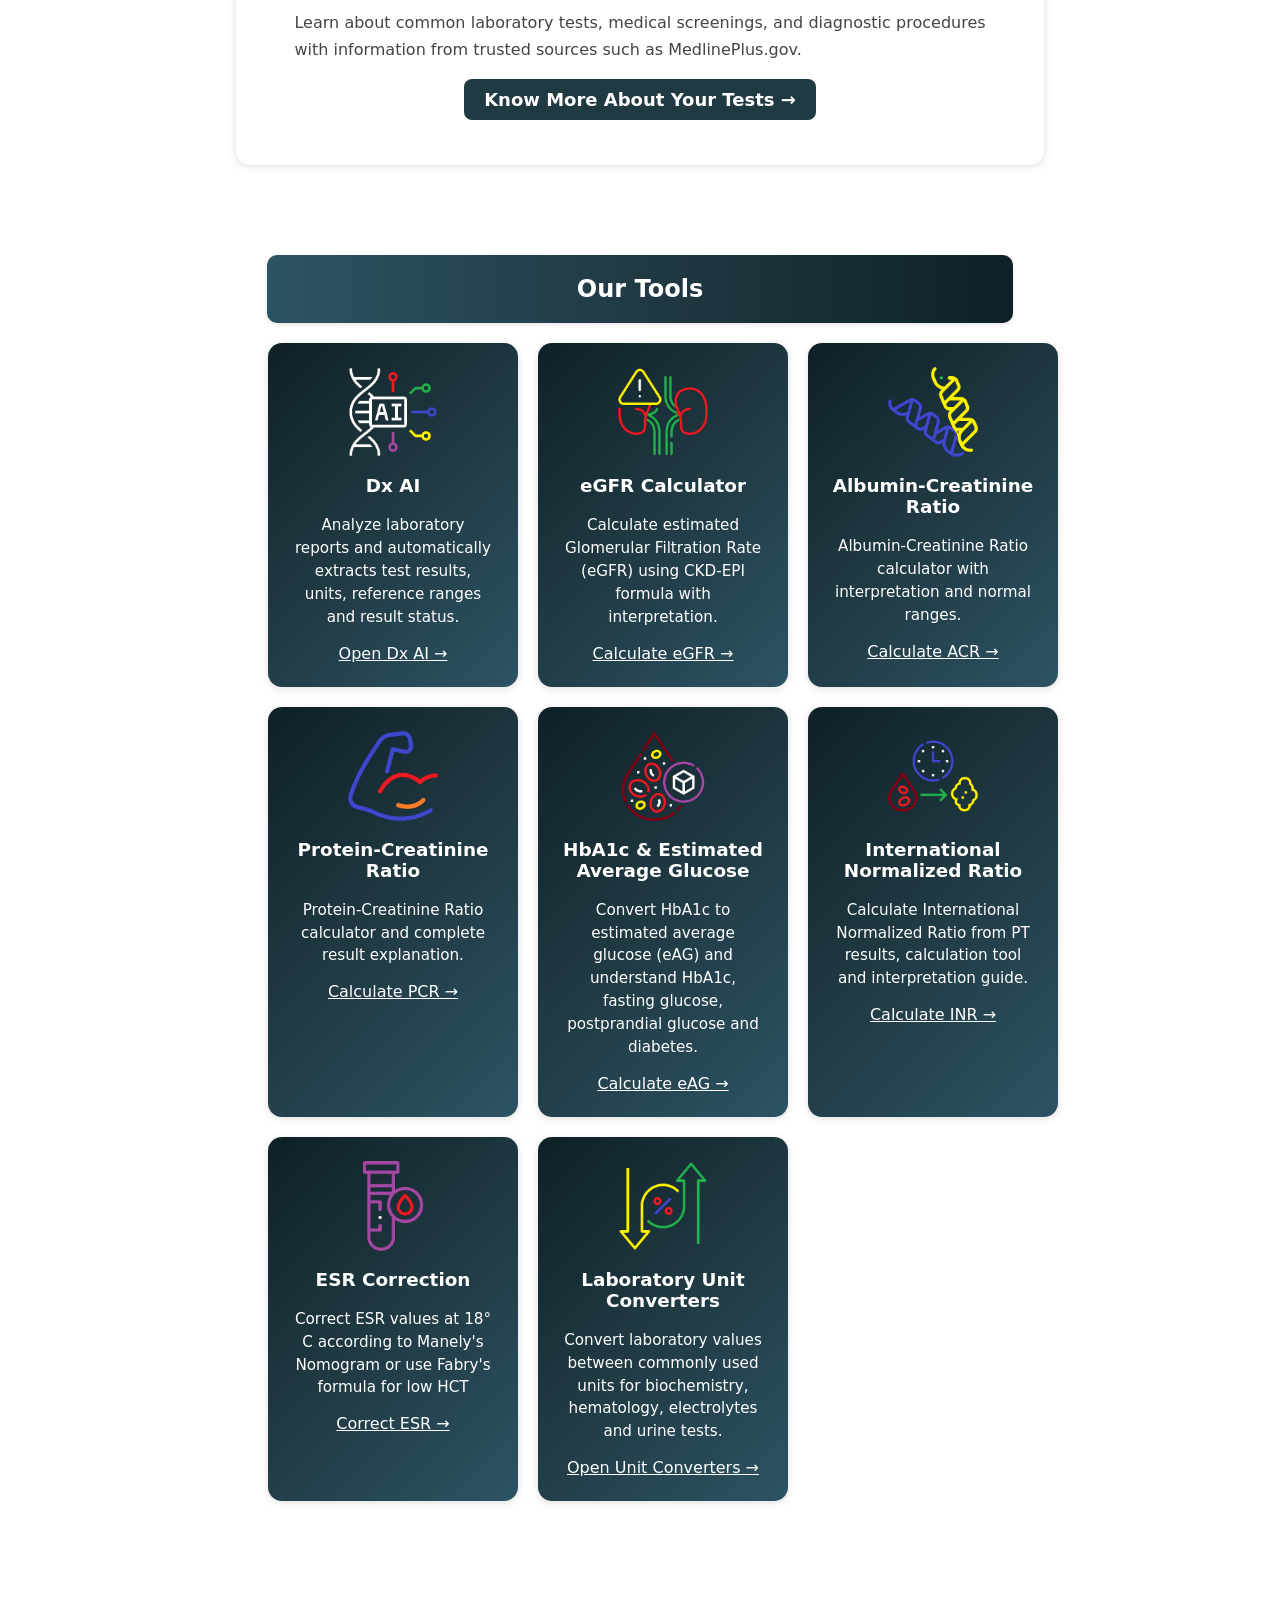
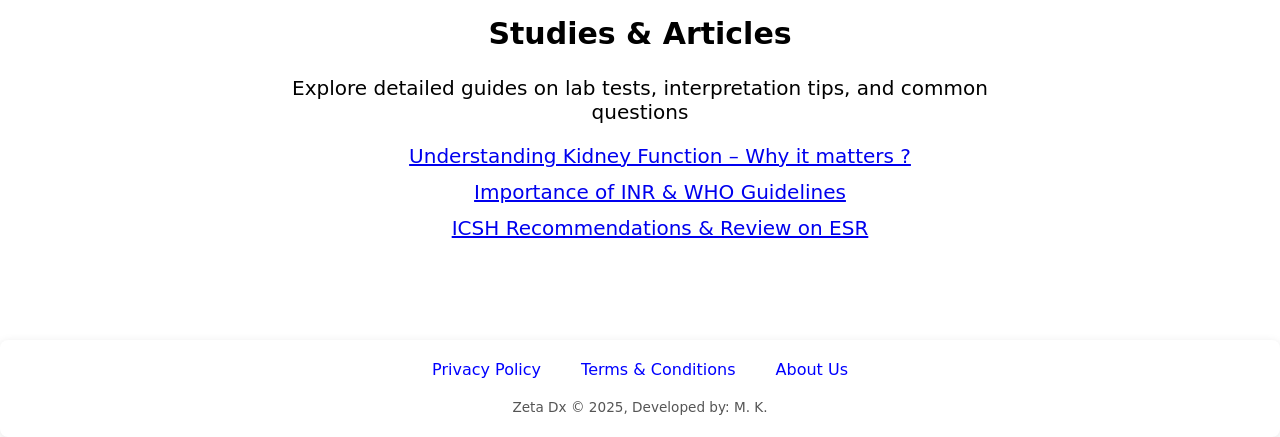
==== commit b32abc64: "Made icons and new page for info" ====
--- a/index.html
+++ b/index.html
@@ -366,6 +366,46 @@
 	  transition: transform 0.2s ease, box-shadow 0.2s ease;
 	}
 
+	.card-icon {
+		width: 100%;
+		height: 90px;
+
+		margin-bottom: 18px;
+
+		display: flex;
+		align-items: center;
+		justify-content: center;
+	}
+
+	.card-icon img {
+		width: 100%;
+		height: 100%;
+
+		object-fit: contain;
+
+		display: block;
+	}
+
+	.card-icon-1 {
+		width: 100%;
+		height: 100px;
+
+		margin-bottom: 18px;
+
+		display: flex;
+		align-items: center;
+		justify-content: center;
+	}
+
+	.card-icon-1 img {
+		width: 100%;
+		height: 100%;
+
+		object-fit: contain;
+
+		display: block;
+	}
+
 	.card:hover {
 	  transform: translateY(-4px);
 	  box-shadow: 0 6px 16px rgba(0,0,0,0.18);
@@ -462,6 +502,7 @@
   <a href="./index.html">Home</a>
   <a href="./contact.html">About Us</a>
   <a href="./dx-ai.html">Dx AI</a>
+  <a href="./medical-tests.html">Know Your Tests</a>
   <a href="./privacy_policy.html">Privacy Policy</a>
   <a href="./disclaimer.html">Terms & Conditions</a>
 
@@ -485,19 +526,20 @@
 	<section class="intro-section">
 		<div class="intro-content">
 			<h2>Welcome to Zeta Dx</h2>
+			<div class="intro-highlight">
+			<strong>
+				Calculate. Interpret. Understand.
+			</strong>
+			<span>
+				Simple tools for understanding laboratory results.
+			</span>
+			</div>
 			<p>
 			Zeta Dx is an educational platform designed to make
 			laboratory medicine and diagnostic parameters easier
 			to understand. The website provides simple calculators,
 			unit converters, reference information, and educational
 			explanations for commonly encountered laboratory tests.
-			</p>
-			<p>
-			From calculating ACR, PCR, INR, ESR corrections and eGFR
-			to understanding HbA1c, estimated average glucose,
-			creatinine, cystatin C and other laboratory parameters,
-			Zeta Dx brings commonly used information together in
-			one place.
 			</p>
 			<p>
 			Our goal is to present technical and clinical concepts
@@ -507,14 +549,7 @@
 			established clinical guidelines, published literature
 			and recognized laboratory references.
 			</p>
-			<div class="intro-highlight">
-			<strong>
-				Calculate. Interpret. Understand.
-			</strong>
-			<span>
-				Simple tools for understanding laboratory results.
-			</span>
-			</div>
+			
 			<p class="intro-disclaimer">
 			⚠ Zeta Dx is intended for educational and informational
 			purposes only. The calculators and information provided
@@ -530,7 +565,9 @@
 	<section class="intro-section">
 
 		<div class="intro-content">
-			
+			<div class="card-icon-1">
+				<img src="dx_ai_2.png" alt="Dx AI big Icon">
+			</div>
 			<h2>Dx AI</h2>
 			
 			<p>
@@ -569,48 +606,111 @@
 		</div>
 
 	</section>
+
+	<section class="intro-section">
+
+		<div class="intro-content">
+			<div class="card-icon-1">
+				<img src="medical-test-1.png" alt="Medical Test Icon">
+			</div>
+			<h2>Know Your Tests</h2>
+			
+			<p>
+				Learn about common laboratory tests, medical screenings,
+                and diagnostic procedures with information from trusted sources such as
+                MedlinePlus.gov.
+			</p>
+
+			<a
+			href="medical-tests.html"
+			style="
+				display: block;
+				font-size: 18px;
+				width: fit-content;
+				margin: 15px auto 0;
+				padding: 10px 20px;
+				background: #203a43;
+				color: white;
+				border-radius: 8px;
+				text-decoration: none;
+				font-weight: 600;
+			"
+		>
+			Know More About Your Tests →
+		</a>
+
+		
+
+		</div>
+
+	</section>
+
   <section class="section">
 	<!-- <h2>Understand Your Lab Results With Simple Tools</h2> -->
     <h2 style="background: linear-gradient(270deg, #0f2027, #203a43, #2c5364); border-radius: 10px;  padding: 20px; color: white; 
 		box-shadow: 0 2px 4px rgba(0,0,0,0.1); max-width: 57%; margin: 20px auto;">Our Tools</h2>
     <div class="cards">
 		<div class="card">
+			<div class="card-icon">
+				<img src="dx_ai.png" alt="Dx AI Icon">
+			</div>
 		<h3>Dx AI</h3>
 		<p>Analyze laboratory reports and automatically extracts test results, units, reference ranges and 
 				result status.</p>
 		<a href="./dx-ai.html" style="color: white">Open Dx AI →</a>
 	 	</div>
 		<div class="card">
+			<div class="card-icon">
+				<img src="egfr.png" alt="eGFR Calculator Icon">
+			</div>
 		<h3>eGFR Calculator</h3>
 		<p>Calculate estimated Glomerular Filtration Rate (eGFR) using CKD-EPI formula with interpretation.</p>
 		<a href="./egfr.html" style="color: white">Calculate eGFR →</a>
 	 	</div>
       <div class="card">
+	  	<div class="card-icon">
+			<img src="acr.png" alt="ACR Calculator Icon">
+	  	</div>
         <h3>Albumin-Creatinine Ratio</h3>
         <p>Albumin-Creatinine Ratio calculator with interpretation and normal ranges.</p>
         <a href="./acr.html" style="color: white;">Calculate ACR →</a>
       </div>
       <div class="card">
+		<div class="card-icon">
+			<img src="pcr.png" alt="PCR Calculator Icon">
+		</div>
         <h3>Protein-Creatinine Ratio</h3>
         <p>Protein-Creatinine Ratio calculator and complete result explanation.</p>
         <a href="./pcr.html" style="color: white;">Calculate PCR →</a>
       </div>
 	  <div class="card">
+	  	<div class="card-icon">
+			<img src="glucose.png" alt="eAG Calculator Icon">
+	  	</div>
 		<h3>HbA1c & Estimated Average Glucose</h3>
 		<p>Convert HbA1c to estimated average glucose (eAG) and understand HbA1c, fasting glucose, postprandial glucose and diabetes.</p>
 		<a href="./eag.html" style="color: white;">Calculate eAG →</a>
 		</div>
       <div class="card">
+		<div class="card-icon">
+			<img src="inr.png" alt="INR Calculator Icon">	
+		</div>
         <h3>International Normalized Ratio</h3>
         <p>Calculate International Normalized Ratio from PT results, calculation tool and interpretation guide.</p>
         <a href="./inr.html" style="color: white">Calculate INR →</a>
       </div>
       <div class="card">
+		<div class="card-icon">
+			<img src="esr.png" alt="ESR Correction Icon">
+		</div>
         <h3>ESR Correction</h3>
         <p>Correct ESR values at 18&deg C according to Manely's Nomogram or use Fabry's formula for low HCT</p>
         <a href="./esr.html" style="color: white">Correct ESR →</a>
       </div>
 	 <div class="card">
+		<div class="card-icon">
+			<img src="conversion.png" alt="Unit Converters Icon">
+		</div>
 		<h3>Laboratory Unit Converters</h3>
 		<p>Convert laboratory values between commonly used units for biochemistry, hematology, electrolytes and urine tests.</p>
 		<a href="./convertors.html" style="color: white;">	Open Unit Converters →</a>
